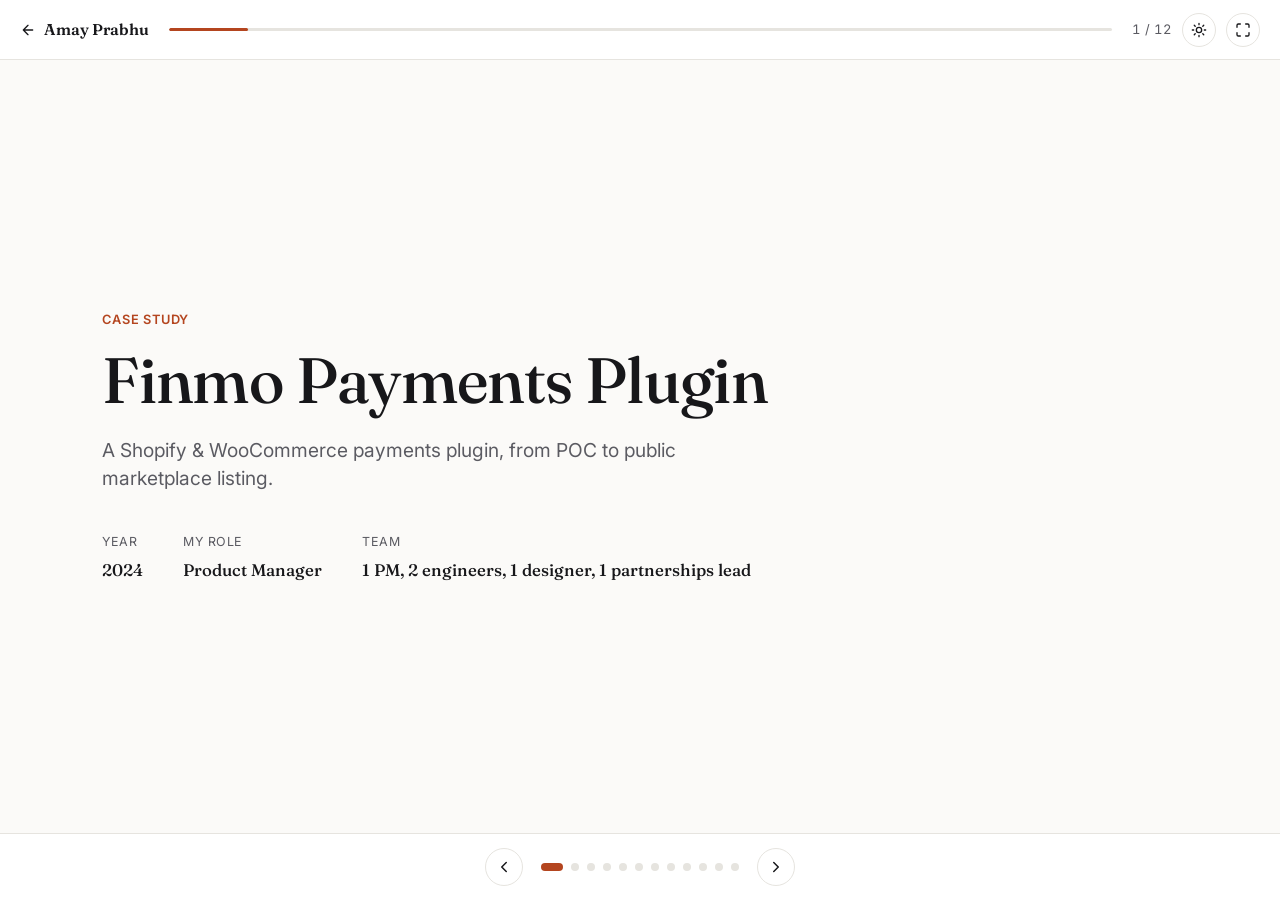
==== presentation/index.html @ d69c9fa2 "Add interactive slide-deck presentation for case studies Adds presentation/index.html, a 12-slide, k" ====
<!DOCTYPE html>
<html lang="en">
<head>
<meta charset="UTF-8" />
<meta name="viewport" content="width=device-width, initial-scale=1.0" />
<title>Finmo Payments Plugin — Case Study | Amay Prabhu</title>
<meta name="description" content="Case study deck: Finmo Payments Plugin, by Amay Prabhu." />
<link rel="icon" href="data:,">
<link rel="preconnect" href="https://fonts.googleapis.com">
<link rel="preconnect" href="https://fonts.gstatic.com" crossorigin>
<link href="https://fonts.googleapis.com/css2?family=Fraunces:opsz,wght@9..144,400;9..144,500;9..144,600&family=Inter:wght@400;500;600;700&display=swap" rel="stylesheet">
<link rel="stylesheet" href="../css/style.css" />
<link rel="stylesheet" href="presentation.css" />
</head>
<body class="deck-body">

<div class="deck" id="deck">

  <header class="deck-bar">
    <a href="../index.html" class="deck-back" aria-label="Back to portfolio">
      <svg width="16" height="16" viewBox="0 0 24 24" fill="none" stroke="currentColor" stroke-width="2" stroke-linecap="round" stroke-linejoin="round"><path d="M19 12H5M12 19l-7-7 7-7"/></svg>
      Amay Prabhu
    </a>

    <div class="deck-progress" aria-hidden="true">
      <div class="deck-progress-fill" id="progressFill"></div>
    </div>

    <div class="deck-bar-right">
      <span class="deck-counter"><span id="slideCurrent">1</span>&nbsp;/&nbsp;<span id="slideTotal">12</span></span>
      <button class="theme-toggle" id="themeToggle" aria-label="Toggle color theme">
        <svg id="iconSun" width="16" height="16" viewBox="0 0 24 24" fill="none" stroke="currentColor" stroke-width="2" stroke-linecap="round"><circle cx="12" cy="12" r="4"/><path d="M12 2v2M12 20v2M4.9 4.9l1.4 1.4M17.7 17.7l1.4 1.4M2 12h2M20 12h2M4.9 19.1l1.4-1.4M17.7 6.3l1.4-1.4"/></svg>
        <svg id="iconMoon" width="16" height="16" viewBox="0 0 24 24" fill="none" stroke="currentColor" stroke-width="2" stroke-linecap="round"><path d="M21 12.79A9 9 0 1 1 11.21 3 7 7 0 0 0 21 12.79Z"/></svg>
      </button>
      <button class="deck-fullscreen" id="fullscreenBtn" aria-label="Toggle fullscreen">
        <svg width="16" height="16" viewBox="0 0 24 24" fill="none" stroke="currentColor" stroke-width="2" stroke-linecap="round" stroke-linejoin="round"><path d="M8 3H5a2 2 0 0 0-2 2v3M16 3h3a2 2 0 0 1 2 2v3M21 16v3a2 2 0 0 1-2 2h-3M3 16v3a2 2 0 0 0 2 2h3"/></svg>
      </button>
    </div>
  </header>

  <main class="deck-stage" id="deckStage">
    <div class="deck-track" id="deckTrack">

      <!-- 1. Intro -->
      <section class="slide slide-intro" id="slide-1" aria-label="Slide 1">
        <p class="slide-eyebrow">Case Study</p>
        <h1 class="slide-title-xl">Finmo Payments Plugin</h1>
        <p class="slide-subtitle">A Shopify &amp; WooCommerce payments plugin, from POC to public marketplace listing.</p>
        <dl class="intro-meta">
          <div><dt>Year</dt><dd>2024</dd></div>
          <div><dt>My role</dt><dd>Product Manager</dd></div>
          <div><dt>Team</dt><dd>1 PM, 2 engineers, 1 designer, 1 partnerships lead</dd></div>
        </dl>
      </section>

      <!-- 2. Problem statement I -->
      <section class="slide" id="slide-2" aria-label="Slide 2">
        <p class="slide-eyebrow">Problem Statement</p>
        <h2 class="slide-title">Why this, why now</h2>
        <p class="slide-lede">[Replace with 2–3 sentences framing the problem: what triggered the project, and what was broken or missing for the business or the user.]</p>
        <div class="callout-row">
          <div class="callout-card">
            <p class="callout-label">Trigger</p>
            <p>[e.g. a market shift, a customer request, a strategic bet]</p>
          </div>
          <div class="callout-card">
            <p class="callout-label">Constraint</p>
            <p>[e.g. timeline, headcount, technical debt, compliance]</p>
          </div>
        </div>
      </section>

      <!-- 3. Problem statement II -->
      <section class="slide" id="slide-3" aria-label="Slide 3">
        <p class="slide-eyebrow">Problem Statement</p>
        <h2 class="slide-title">Breaking it down</h2>
        <ol class="numbered-list">
          <li>
            <span class="numbered-index">01</span>
            <div><h3>[Sub-problem one]</h3><p>[One sentence on why this mattered.]</p></div>
          </li>
          <li>
            <span class="numbered-index">02</span>
            <div><h3>[Sub-problem two]</h3><p>[One sentence on why this mattered.]</p></div>
          </li>
          <li>
            <span class="numbered-index">03</span>
            <div><h3>[Sub-problem three]</h3><p>[One sentence on why this mattered.]</p></div>
          </li>
        </ol>
      </section>

      <!-- 4. User goals & pain points -->
      <section class="slide" id="slide-4" aria-label="Slide 4">
        <p class="slide-eyebrow">User Goals &amp; Pain Points</p>
        <h2 class="slide-title">What people needed, what was getting in the way</h2>
        <div class="two-col">
          <div class="two-col-card">
            <p class="callout-label">Goals</p>
            <ul class="check-list">
              <li>[User goal one]</li>
              <li>[User goal two]</li>
              <li>[User goal three]</li>
            </ul>
          </div>
          <div class="two-col-card two-col-card-pain">
            <p class="callout-label">Pain points</p>
            <ul class="pain-list">
              <li>[Current pain point one]</li>
              <li>[Current pain point two]</li>
              <li>[Current pain point three]</li>
            </ul>
          </div>
        </div>
      </section>

      <!-- 5. Business goals -->
      <section class="slide" id="slide-5" aria-label="Slide 5">
        <p class="slide-eyebrow">Business Goals</p>
        <h2 class="slide-title">What success looked like for the business</h2>
        <div class="stat-grid">
          <div class="stat-card">
            <p class="stat-value">[Metric]</p>
            <p class="stat-label">[e.g. new ICP opened, revenue target, adoption rate]</p>
          </div>
          <div class="stat-card">
            <p class="stat-value">[Metric]</p>
            <p class="stat-label">[Goal description]</p>
          </div>
          <div class="stat-card">
            <p class="stat-value">[Metric]</p>
            <p class="stat-label">[Goal description]</p>
          </div>
        </div>
      </section>

      <!-- 6. Competitor analysis -->
      <section class="slide" id="slide-6" aria-label="Slide 6">
        <p class="slide-eyebrow">Competitor Analysis</p>
        <h2 class="slide-title">Where we stood in the landscape</h2>
        <div class="table-wrap">
          <table class="comp-table">
            <thead>
              <tr>
                <th>Criteria</th>
                <th>Competitor A</th>
                <th>Competitor B</th>
                <th class="comp-us">Us</th>
              </tr>
            </thead>
            <tbody>
              <tr><td>[Criterion one]</td><td>[Value]</td><td>[Value]</td><td class="comp-us">[Value]</td></tr>
              <tr><td>[Criterion two]</td><td>[Value]</td><td>[Value]</td><td class="comp-us">[Value]</td></tr>
              <tr><td>[Criterion three]</td><td>[Value]</td><td>[Value]</td><td class="comp-us">[Value]</td></tr>
              <tr><td>[Criterion four]</td><td>[Value]</td><td>[Value]</td><td class="comp-us">[Value]</td></tr>
            </tbody>
          </table>
        </div>
      </section>

      <!-- 7. Initial exploration I -->
      <section class="slide" id="slide-7" aria-label="Slide 7">
        <p class="slide-eyebrow">Initial Exploration</p>
        <h2 class="slide-title">Directions we considered</h2>
        <div class="explore-grid">
          <figure class="explore-card">
            <div class="explore-thumb" style="--thumb-a:#e08659; --thumb-b:#b4451f;">Concept A</div>
            <figcaption>[Short description of this direction and its tradeoffs.]</figcaption>
          </figure>
          <figure class="explore-card">
            <div class="explore-thumb" style="--thumb-a:#6b8f71; --thumb-b:#2f4f39;">Concept B</div>
            <figcaption>[Short description of this direction and its tradeoffs.]</figcaption>
          </figure>
          <figure class="explore-card">
            <div class="explore-thumb" style="--thumb-a:#5b7fa6; --thumb-b:#2c3f57;">Concept C</div>
            <figcaption>[Short description of this direction and its tradeoffs.]</figcaption>
          </figure>
        </div>
      </section>

      <!-- 8. Initial exploration II -->
      <section class="slide" id="slide-8" aria-label="Slide 8">
        <p class="slide-eyebrow">Initial Exploration</p>
        <h2 class="slide-title">What we learned testing them</h2>
        <ul class="insight-list">
          <li><span class="insight-tag">Insight</span>[Finding from user testing, prototyping, or stakeholder review.]</li>
          <li><span class="insight-tag">Insight</span>[Finding from user testing, prototyping, or stakeholder review.]</li>
          <li><span class="insight-tag">Insight</span>[Finding from user testing, prototyping, or stakeholder review.]</li>
        </ul>
      </section>

      <!-- 9. Deciding the solution -->
      <section class="slide" id="slide-9" aria-label="Slide 9">
        <p class="slide-eyebrow">The Decision</p>
        <h2 class="slide-title">Why we chose this direction</h2>
        <div class="decision-panel">
          <p class="decision-choice">[Name the chosen solution direction in one line.]</p>
          <p class="slide-lede">[2–3 sentences on the deciding factors — feasibility, user signal, business alignment, or timeline.]</p>
        </div>
      </section>

      <!-- 10. Embedded recording -->
      <section class="slide slide-video" id="slide-10" aria-label="Slide 10">
        <p class="slide-eyebrow">The Solution</p>
        <h2 class="slide-title">See it in action</h2>
        <div class="video-frame">
          <!-- Replace the src below with your recording: a YouTube/Vimeo/Loom embed URL,
               or swap this iframe for a <video controls src="…mp4"> element. -->
          <iframe
            src="about:blank"
            title="Final solution walkthrough"
            allow="autoplay; fullscreen; picture-in-picture"
            allowfullscreen
            loading="lazy"></iframe>
          <div class="video-placeholder" id="videoPlaceholder">
            <p>Drop in your recording</p>
            <p class="video-placeholder-sub">Replace the iframe <code>src</code> in presentation/index.html with a YouTube, Vimeo, or Loom embed link.</p>
          </div>
        </div>
      </section>

      <!-- 11. Impact -->
      <section class="slide" id="slide-11" aria-label="Slide 11">
        <p class="slide-eyebrow">Impact</p>
        <h2 class="slide-title">What changed after launch</h2>
        <div class="stat-grid stat-grid-impact">
          <div class="stat-card">
            <p class="stat-value">[+X%]</p>
            <p class="stat-label">[Impact metric one]</p>
          </div>
          <div class="stat-card">
            <p class="stat-value">[X]</p>
            <p class="stat-label">[Impact metric two]</p>
          </div>
          <div class="stat-card">
            <p class="stat-value">[X]</p>
            <p class="stat-label">[Impact metric three]</p>
          </div>
        </div>
        <p class="slide-lede impact-note">[Optional: a sentence of qualitative impact — team, customer, or org-level.]</p>
      </section>

      <!-- 12. Thank you -->
      <section class="slide slide-thanks" id="slide-12" aria-label="Slide 12">
        <p class="slide-eyebrow">Thank You</p>
        <h1 class="slide-title-xl">Questions, thoughts, feedback?</h1>
        <p class="slide-subtitle">I'd love to talk through any part of this in more detail.</p>
        <div class="thanks-links">
          <a href="mailto:amayvp96@gmail.com">amayvp96@gmail.com</a>
          <a href="https://www.linkedin.com/in/amay-prabhu-52b70a135/" target="_blank" rel="noopener">LinkedIn ↗</a>
          <a href="../index.html">Back to portfolio ↗</a>
        </div>
      </section>

    </div>
  </main>

  <nav class="deck-nav" aria-label="Slide navigation">
    <button class="carousel-btn" id="prevBtn" aria-label="Previous slide">
      <svg width="18" height="18" viewBox="0 0 24 24" fill="none" stroke="currentColor" stroke-width="2" stroke-linecap="round" stroke-linejoin="round"><path d="M15 18l-6-6 6-6"/></svg>
    </button>
    <div class="deck-dots" id="deckDots"></div>
    <button class="carousel-btn" id="nextBtn" aria-label="Next slide">
      <svg width="18" height="18" viewBox="0 0 24 24" fill="none" stroke="currentColor" stroke-width="2" stroke-linecap="round" stroke-linejoin="round"><path d="M9 18l6-6-6-6"/></svg>
    </button>
  </nav>

</div>

<script src="presentation.js"></script>
</body>
</html>
---- css/style.css ----
:root {
  --bg: #fbfaf8;
  --bg-elevated: #ffffff;
  --text: #17171a;
  --text-muted: #5b5b62;
  --border: #e6e4df;
  --accent: #b4451f;
  --accent-soft: #f3e6de;
  --font-serif: "Fraunces", Georgia, serif;
  --font-sans: "Inter", -apple-system, BlinkMacSystemFont, "Segoe UI", sans-serif;
  --nav-h: 72px;
  color-scheme: light;
}

:root[data-theme="dark"] {
  --bg: #121214;
  --bg-elevated: #1a1a1d;
  --text: #f1f0ec;
  --text-muted: #a3a29c;
  --border: #2c2c30;
  --accent: #e08659;
  --accent-soft: #2e211b;
  color-scheme: dark;
}

* { box-sizing: border-box; }

html { scroll-behavior: smooth; }

body {
  margin: 0;
  background: var(--bg);
  color: var(--text);
  font-family: var(--font-sans);
  line-height: 1.5;
  -webkit-font-smoothing: antialiased;
  transition: background 0.25s ease, color 0.25s ease;
}

.wrap {
  max-width: 900px;
  margin: 0 auto;
  padding: 0 24px;
}

a { color: inherit; }

/* Nav */
.nav {
  position: sticky;
  top: 0;
  z-index: 50;
  background: color-mix(in srgb, var(--bg) 88%, transparent);
  backdrop-filter: blur(10px);
  border-bottom: 1px solid var(--border);
}

.nav-inner {
  height: var(--nav-h);
  display: flex;
  align-items: center;
  gap: 24px;
}

.nav-brand {
  font-family: var(--font-serif);
  font-weight: 600;
  font-size: 1.1rem;
  text-decoration: none;
  margin-right: auto;
}

.nav-links {
  display: flex;
  gap: 28px;
}

.nav-links a {
  text-decoration: none;
  color: var(--text-muted);
  font-size: 0.92rem;
  font-weight: 500;
}

.nav-links a:hover { color: var(--text); }

.nav-actions {
  display: flex;
  align-items: center;
  gap: 12px;
}

.theme-toggle {
  border: 1px solid var(--border);
  background: var(--bg-elevated);
  color: var(--text);
  width: 36px;
  height: 36px;
  border-radius: 999px;
  display: flex;
  align-items: center;
  justify-content: center;
  cursor: pointer;
}

#iconMoon { display: none; }
:root[data-theme="dark"] #iconSun { display: none; }
:root[data-theme="dark"] #iconMoon { display: block; }

.nav-burger {
  display: none;
  flex-direction: column;
  gap: 4px;
  background: none;
  border: none;
  cursor: pointer;
  padding: 8px;
}
.nav-burger span {
  width: 20px;
  height: 2px;
  background: var(--text);
  border-radius: 2px;
}

.nav-links-mobile {
  display: none;
  flex-direction: column;
  padding: 12px 24px 20px;
  border-top: 1px solid var(--border);
}
.nav-links-mobile a {
  padding: 10px 0;
  text-decoration: none;
  color: var(--text);
  font-size: 0.98rem;
  border-bottom: 1px solid var(--border);
}
.nav-links-mobile a:last-child { border-bottom: none; }

/* Buttons */
.btn {
  display: inline-flex;
  align-items: center;
  justify-content: center;
  padding: 10px 18px;
  border-radius: 8px;
  font-size: 0.92rem;
  font-weight: 600;
  text-decoration: none;
  border: 1px solid transparent;
  cursor: pointer;
  white-space: nowrap;
}
.btn-primary { background: var(--text); color: var(--bg); }
.btn-primary:hover { opacity: 0.85; }
.btn-outline { border-color: var(--border); }
.btn-outline:hover { border-color: var(--text); }
.btn-ghost { color: var(--text-muted); border-color: var(--border); padding: 8px 14px; font-size: 0.85rem; }
.btn-ghost:hover { color: var(--text); border-color: var(--text); }

/* Hero */
.hero {
  padding: 96px 24px 72px;
  display: flex;
  align-items: center;
  justify-content: space-between;
  gap: 48px;
}
.hero-text { flex: 1; min-width: 0; }
.hero-photo {
  flex-shrink: 0;
  width: 260px;
  height: 260px;
  border-radius: 32px;
  overflow: hidden;
  border: 1px solid var(--border);
  background: var(--bg-elevated);
}
.hero-photo img {
  width: 100%;
  height: 100%;
  object-fit: cover;
  display: block;
}
.hero-photo-fallback {
  width: 100%;
  height: 100%;
  display: none;
  align-items: center;
  justify-content: center;
  font-family: var(--font-serif);
  font-size: 3.6rem;
  font-weight: 500;
  color: var(--accent);
  background: var(--accent-soft);
}
.eyebrow {
  color: var(--accent);
  font-weight: 600;
  font-size: 0.85rem;
  letter-spacing: 0.04em;
  text-transform: uppercase;
  margin: 0 0 20px;
}
.hero h1 {
  font-family: var(--font-serif);
  font-weight: 500;
  font-size: clamp(2.1rem, 5vw, 3.4rem);
  line-height: 1.12;
  letter-spacing: -0.01em;
  margin: 0 0 24px;
  max-width: 780px;
}
.hero-sub {
  font-size: 1.08rem;
  color: var(--text-muted);
  max-width: 620px;
  margin: 0 0 36px;
}
.hero-actions {
  display: flex;
  gap: 14px;
  flex-wrap: wrap;
}

/* Sections */
.section {
  padding: 64px 24px;
  border-top: 1px solid var(--border);
}
.section-label {
  font-size: 0.82rem;
  font-weight: 600;
  letter-spacing: 0.06em;
  text-transform: uppercase;
  color: var(--text-muted);
  margin: 0 0 32px;
}

/* About */
.about-grid {
  display: grid;
  grid-template-columns: 1.4fr 1fr;
  gap: 48px;
}
.about-text {
  font-size: 1.05rem;
  color: var(--text-muted);
  margin: 0;
}
.about-facts {
  margin: 0;
  display: flex;
  flex-direction: column;
  gap: 18px;
}
.about-facts > div {
  padding-bottom: 14px;
  border-bottom: 1px solid var(--border);
}
.about-facts dt {
  font-size: 0.78rem;
  text-transform: uppercase;
  letter-spacing: 0.04em;
  color: var(--text-muted);
  margin-bottom: 4px;
}
.about-facts dd {
  margin: 0;
  font-size: 0.98rem;
  font-weight: 500;
}

/* Tools & Technologies marquee */
.tools-marquee {
  padding: 28px 0;
  border-top: 1px solid var(--border);
  border-bottom: 1px solid var(--border);
  background: var(--bg-elevated);
  overflow: hidden;
}
.marquee-label {
  margin: 0 0 16px;
  text-align: center;
  font-size: 0.82rem;
  font-weight: 600;
  letter-spacing: 0.06em;
  text-transform: uppercase;
  color: var(--text-muted);
}
.marquee {
  display: flex;
  width: max-content;
  animation: marquee-scroll 90s linear infinite;
}
.marquee:hover { animation-play-state: paused; }
.marquee-track {
  display: flex;
  align-items: center;
  gap: 40px;
  padding-right: 40px;
  white-space: nowrap;
}
.marquee-track span {
  font-family: var(--font-serif);
  font-size: 1.15rem;
  color: var(--text);
}

@keyframes marquee-scroll {
  from { transform: translateX(0); }
  to { transform: translateX(-50%); }
}

@media (prefers-reduced-motion: reduce) {
  .marquee { animation: none; overflow-x: auto; }
}

/* Projects */
.projects-section { padding: 64px 0; }
.projects-head {
  display: flex;
  align-items: center;
  justify-content: space-between;
  margin-bottom: 24px;
}
.projects-head .section-label { margin: 0; }
.carousel-controls { display: flex; gap: 8px; }
.carousel-btn {
  width: 38px;
  height: 38px;
  border-radius: 50%;
  border: 1px solid var(--border);
  background: var(--bg-elevated);
  color: var(--text);
  display: flex;
  align-items: center;
  justify-content: center;
  cursor: pointer;
}
.carousel-btn:hover { border-color: var(--text); }

.carousel {
  display: flex;
  gap: 20px;
  overflow-x: auto;
  scroll-snap-type: x mandatory;
  padding: 4px 24px 12px;
  scrollbar-width: none;
}
.carousel::-webkit-scrollbar { display: none; }

.project-card {
  flex: 0 0 auto;
  width: min(320px, 82vw);
  scroll-snap-align: start;
  border: 1px solid var(--border);
  border-radius: 14px;
  overflow: hidden;
  background: var(--bg-elevated);
  display: flex;
  flex-direction: column;
}
.project-thumb {
  height: 160px;
  display: flex;
  align-items: flex-end;
  padding: 16px;
  font-family: var(--font-serif);
  font-size: 1.1rem;
  color: #fff;
  background: linear-gradient(135deg, var(--thumb-a), var(--thumb-b));
}
.project-body {
  padding: 20px;
  display: flex;
  flex-direction: column;
  gap: 10px;
  flex: 1;
}
.project-body h3 {
  font-family: var(--font-serif);
  font-weight: 500;
  font-size: 1.1rem;
  margin: 0;
}
.project-body p {
  font-size: 0.92rem;
  color: var(--text-muted);
  margin: 0;
  flex: 1;
}
.project-link {
  font-size: 0.88rem;
  font-weight: 600;
  text-decoration: none;
  color: var(--accent);
  align-self: flex-start;
}
.project-link:hover { text-decoration: underline; }

.projects-note {
  margin-top: 20px;
  font-size: 0.82rem;
  color: var(--text-muted);
  font-style: italic;
}

/* Contact */
.contact h2 {
  font-family: var(--font-serif);
  font-weight: 500;
  font-size: clamp(1.6rem, 3.5vw, 2.4rem);
  max-width: 620px;
  margin: 0 0 28px;
}
.contact-links {
  display: flex;
  gap: 24px;
  flex-wrap: wrap;
}
.contact-links a {
  text-decoration: none;
  font-weight: 600;
  font-size: 1.05rem;
  padding-bottom: 2px;
  border-bottom: 2px solid var(--accent-soft);
}
.contact-links a:hover { border-bottom-color: var(--accent); }

/* Footer */
.footer {
  border-top: 1px solid var(--border);
  padding: 28px 0 48px;
}
.footer-inner {
  display: flex;
  justify-content: space-between;
  flex-wrap: wrap;
  gap: 8px;
  font-size: 0.82rem;
  color: var(--text-muted);
}

/* Reveal-on-scroll */
.reveal {
  opacity: 0;
  transform: translateY(14px);
  transition: opacity 0.6s ease, transform 0.6s ease;
}
.reveal.is-visible {
  opacity: 1;
  transform: none;
}

/* Responsive */
@media (max-width: 720px) {
  .nav-links, .nav-actions .btn-ghost { display: none; }
  .nav-burger { display: flex; }
  .nav-links-mobile.is-open { display: flex; }
  .about-grid { grid-template-columns: 1fr; gap: 32px; }
  .hero {
    padding: 48px 20px 40px;
    flex-direction: column-reverse;
    text-align: center;
    gap: 28px;
  }
  .hero-actions { justify-content: center; }
  .hero-photo { width: 180px; height: 180px; border-radius: 24px; }
  .section { padding: 48px 20px; }
  .projects-section { padding: 48px 0; }
}
---- presentation/presentation.css ----
/* Presentation deck — extends the color/type system defined in css/style.css */

html, .deck-body {
  height: 100%;
  overscroll-behavior: none;
}

.deck-body {
  margin: 0;
  overflow: hidden;
}

.deck {
  height: 100vh;
  height: 100dvh;
  display: flex;
  flex-direction: column;
  background: var(--bg);
}

/* Top bar */
.deck-bar {
  display: flex;
  align-items: center;
  gap: 20px;
  height: 60px;
  flex: 0 0 auto;
  padding: 0 20px;
  border-bottom: 1px solid var(--border);
  background: var(--bg-elevated);
}

.deck-back {
  display: inline-flex;
  align-items: center;
  gap: 8px;
  text-decoration: none;
  color: var(--text);
  font-family: var(--font-serif);
  font-weight: 600;
  font-size: 0.98rem;
  flex: 0 0 auto;
}
.deck-back:hover { color: var(--accent); }

.deck-progress {
  flex: 1;
  height: 3px;
  border-radius: 999px;
  background: var(--border);
  overflow: hidden;
}
.deck-progress-fill {
  height: 100%;
  width: 8.33%;
  background: var(--accent);
  border-radius: 999px;
  transition: width 0.35s ease;
}

.deck-bar-right {
  display: flex;
  align-items: center;
  gap: 10px;
  flex: 0 0 auto;
}

.deck-counter {
  font-size: 0.82rem;
  color: var(--text-muted);
  font-variant-numeric: tabular-nums;
  white-space: nowrap;
}

.deck-fullscreen {
  border: 1px solid var(--border);
  background: var(--bg-elevated);
  color: var(--text);
  width: 34px;
  height: 34px;
  border-radius: 999px;
  display: flex;
  align-items: center;
  justify-content: center;
  cursor: pointer;
}
.deck-fullscreen:hover { border-color: var(--text); }

.deck-bar-right .theme-toggle { width: 34px; height: 34px; }

/* Stage / track */
.deck-stage {
  flex: 1;
  overflow: hidden;
  position: relative;
}

.deck-track {
  display: flex;
  height: 100%;
  transition: transform 0.5s cubic-bezier(0.65, 0, 0.35, 1);
  will-change: transform;
}

.slide {
  flex: 0 0 100%;
  width: 100%;
  height: 100%;
  display: flex;
  flex-direction: column;
  justify-content: center;
  padding: 48px clamp(24px, 8vw, 120px);
  overflow-y: auto;
}

.slide-eyebrow {
  color: var(--accent);
  font-weight: 600;
  font-size: 0.8rem;
  letter-spacing: 0.06em;
  text-transform: uppercase;
  margin: 0 0 16px;
}

.slide-title {
  font-family: var(--font-serif);
  font-weight: 500;
  font-size: clamp(1.6rem, 3.6vw, 2.6rem);
  line-height: 1.15;
  letter-spacing: -0.01em;
  margin: 0 0 28px;
  max-width: 820px;
}

.slide-title-xl {
  font-family: var(--font-serif);
  font-weight: 500;
  font-size: clamp(2.2rem, 6vw, 4rem);
  line-height: 1.1;
  letter-spacing: -0.01em;
  margin: 0 0 20px;
  max-width: 900px;
}

.slide-subtitle {
  font-size: clamp(1rem, 1.6vw, 1.2rem);
  color: var(--text-muted);
  max-width: 620px;
  margin: 0;
}

.slide-lede {
  font-size: 1.08rem;
  color: var(--text-muted);
  max-width: 700px;
  margin: 0;
}

/* Slide 1 — Intro */
.slide-intro { justify-content: center; }
.intro-meta {
  margin: 40px 0 0;
  display: flex;
  flex-wrap: wrap;
  gap: 40px;
}
.intro-meta dt {
  font-size: 0.78rem;
  text-transform: uppercase;
  letter-spacing: 0.04em;
  color: var(--text-muted);
  margin-bottom: 6px;
}
.intro-meta dd {
  margin: 0;
  font-size: 1.05rem;
  font-weight: 500;
  font-family: var(--font-serif);
}

/* Callouts (problem statement) */
.callout-row {
  display: flex;
  gap: 20px;
  margin-top: 32px;
  flex-wrap: wrap;
}
.callout-card {
  flex: 1;
  min-width: 220px;
  border: 1px solid var(--border);
  border-radius: 14px;
  padding: 20px 22px;
  background: var(--bg-elevated);
}
.callout-label {
  font-size: 0.78rem;
  font-weight: 600;
  text-transform: uppercase;
  letter-spacing: 0.04em;
  color: var(--accent);
  margin: 0 0 8px;
}
.callout-card p:last-child,
.two-col-card p:last-child { margin: 0; color: var(--text-muted); }

/* Numbered list */
.numbered-list {
  list-style: none;
  margin: 8px 0 0;
  padding: 0;
  display: flex;
  flex-direction: column;
  gap: 22px;
  max-width: 720px;
}
.numbered-list li {
  display: flex;
  gap: 20px;
  align-items: flex-start;
  padding-bottom: 22px;
  border-bottom: 1px solid var(--border);
}
.numbered-list li:last-child { border-bottom: none; padding-bottom: 0; }
.numbered-index {
  font-family: var(--font-serif);
  font-size: 1.3rem;
  color: var(--accent);
  flex: 0 0 auto;
}
.numbered-list h3 {
  font-family: var(--font-serif);
  font-weight: 500;
  font-size: 1.1rem;
  margin: 0 0 6px;
}
.numbered-list p { margin: 0; color: var(--text-muted); }

/* Two-column (goals / pain points) */
.two-col {
  display: grid;
  grid-template-columns: 1fr 1fr;
  gap: 20px;
  max-width: 900px;
}
.two-col-card {
  border: 1px solid var(--border);
  border-radius: 14px;
  padding: 24px;
  background: var(--bg-elevated);
}
.two-col-card-pain { border-color: var(--accent-soft); }
.check-list, .pain-list {
  margin: 0;
  padding: 0;
  list-style: none;
  display: flex;
  flex-direction: column;
  gap: 12px;
}
.check-list li, .pain-list li {
  padding-left: 26px;
  position: relative;
  color: var(--text-muted);
  font-size: 0.98rem;
}
.check-list li::before {
  content: "✓";
  position: absolute;
  left: 0;
  color: var(--accent);
  font-weight: 700;
}
.pain-list li::before {
  content: "!";
  position: absolute;
  left: 0;
  color: var(--accent);
  font-weight: 700;
}

/* Stat grid (business goals / impact) */
.stat-grid {
  display: grid;
  grid-template-columns: repeat(3, 1fr);
  gap: 20px;
  max-width: 900px;
}
.stat-card {
  border: 1px solid var(--border);
  border-radius: 14px;
  padding: 26px 22px;
  background: var(--bg-elevated);
}
.stat-value {
  font-family: var(--font-serif);
  font-size: clamp(1.8rem, 3vw, 2.4rem);
  font-weight: 500;
  color: var(--accent);
  margin: 0 0 8px;
}
.stat-label {
  margin: 0;
  color: var(--text-muted);
  font-size: 0.92rem;
}
.impact-note { margin-top: 28px; }

/* Competitor table */
.table-wrap {
  max-width: 900px;
  overflow-x: auto;
  border: 1px solid var(--border);
  border-radius: 14px;
}
.comp-table {
  width: 100%;
  border-collapse: collapse;
  background: var(--bg-elevated);
  font-size: 0.94rem;
}
.comp-table th, .comp-table td {
  padding: 14px 18px;
  text-align: left;
  border-bottom: 1px solid var(--border);
  white-space: nowrap;
}
.comp-table th {
  font-size: 0.78rem;
  text-transform: uppercase;
  letter-spacing: 0.04em;
  color: var(--text-muted);
  font-weight: 600;
}
.comp-table tbody tr:last-child td { border-bottom: none; }
.comp-us { background: var(--accent-soft); font-weight: 600; }

/* Exploration gallery */
.explore-grid {
  display: grid;
  grid-template-columns: repeat(3, 1fr);
  gap: 20px;
  max-width: 960px;
}
.explore-card {
  margin: 0;
  border: 1px solid var(--border);
  border-radius: 14px;
  overflow: hidden;
  background: var(--bg-elevated);
}
.explore-thumb {
  height: 140px;
  display: flex;
  align-items: flex-end;
  padding: 14px;
  font-family: var(--font-serif);
  font-size: 1rem;
  color: #fff;
  background: linear-gradient(135deg, var(--thumb-a), var(--thumb-b));
}
.explore-card figcaption {
  padding: 16px 18px;
  color: var(--text-muted);
  font-size: 0.9rem;
}

/* Insight list */
.insight-list {
  list-style: none;
  margin: 8px 0 0;
  padding: 0;
  display: flex;
  flex-direction: column;
  gap: 16px;
  max-width: 720px;
}
.insight-list li {
  display: flex;
  align-items: baseline;
  gap: 14px;
  color: var(--text-muted);
  font-size: 1rem;
}
.insight-tag {
  flex: 0 0 auto;
  font-size: 0.72rem;
  font-weight: 700;
  text-transform: uppercase;
  letter-spacing: 0.04em;
  color: var(--accent);
  background: var(--accent-soft);
  padding: 4px 10px;
  border-radius: 999px;
}

/* Decision panel */
.decision-panel {
  border: 1px solid var(--border);
  border-radius: 16px;
  padding: 32px;
  background: var(--bg-elevated);
  max-width: 760px;
}
.decision-choice {
  font-family: var(--font-serif);
  font-size: 1.3rem;
  font-weight: 500;
  color: var(--accent);
  margin: 0 0 14px;
}

/* Video slide */
.slide-video { justify-content: flex-start; padding-top: 64px; }
.video-frame {
  position: relative;
  max-width: 960px;
  width: 100%;
  aspect-ratio: 16 / 9;
  border-radius: 16px;
  overflow: hidden;
  border: 1px solid var(--border);
  background: #0d0d0f;
}
.video-frame iframe {
  width: 100%;
  height: 100%;
  border: 0;
  display: block;
}
.video-placeholder {
  position: absolute;
  inset: 0;
  display: flex;
  flex-direction: column;
  align-items: center;
  justify-content: center;
  gap: 8px;
  text-align: center;
  padding: 24px;
  color: #d8d6cf;
  background: radial-gradient(circle at 50% 40%, #232327, #101012);
}
.video-placeholder p { margin: 0; font-family: var(--font-serif); font-size: 1.15rem; }
.video-placeholder-sub {
  font-family: var(--font-sans) !important;
  font-size: 0.85rem !important;
  color: #93928c;
  max-width: 480px;
}
.video-placeholder-sub code {
  background: rgba(255,255,255,0.08);
  padding: 2px 6px;
  border-radius: 4px;
}

/* Thank you slide */
.slide-thanks { justify-content: center; }
.thanks-links {
  display: flex;
  gap: 24px;
  flex-wrap: wrap;
  margin-top: 32px;
}
.thanks-links a {
  text-decoration: none;
  font-weight: 600;
  font-size: 1.02rem;
  padding-bottom: 2px;
  border-bottom: 2px solid var(--accent-soft);
}
.thanks-links a:hover { border-bottom-color: var(--accent); }

/* Bottom nav */
.deck-nav {
  flex: 0 0 auto;
  display: flex;
  align-items: center;
  justify-content: center;
  gap: 18px;
  padding: 14px 20px;
  border-top: 1px solid var(--border);
  background: var(--bg-elevated);
}
.deck-dots {
  display: flex;
  gap: 8px;
}
.deck-dot {
  width: 8px;
  height: 8px;
  border-radius: 50%;
  border: none;
  padding: 0;
  background: var(--border);
  cursor: pointer;
}
.deck-dot.is-active {
  background: var(--accent);
  width: 22px;
  border-radius: 999px;
}

/* Responsive */
@media (max-width: 720px) {
  .deck-back span { display: none; }
  .slide { padding: 32px 22px; }
  .two-col, .stat-grid, .explore-grid {
    grid-template-columns: 1fr;
  }
  .intro-meta { gap: 24px; }
  .deck-counter { display: none; }
}
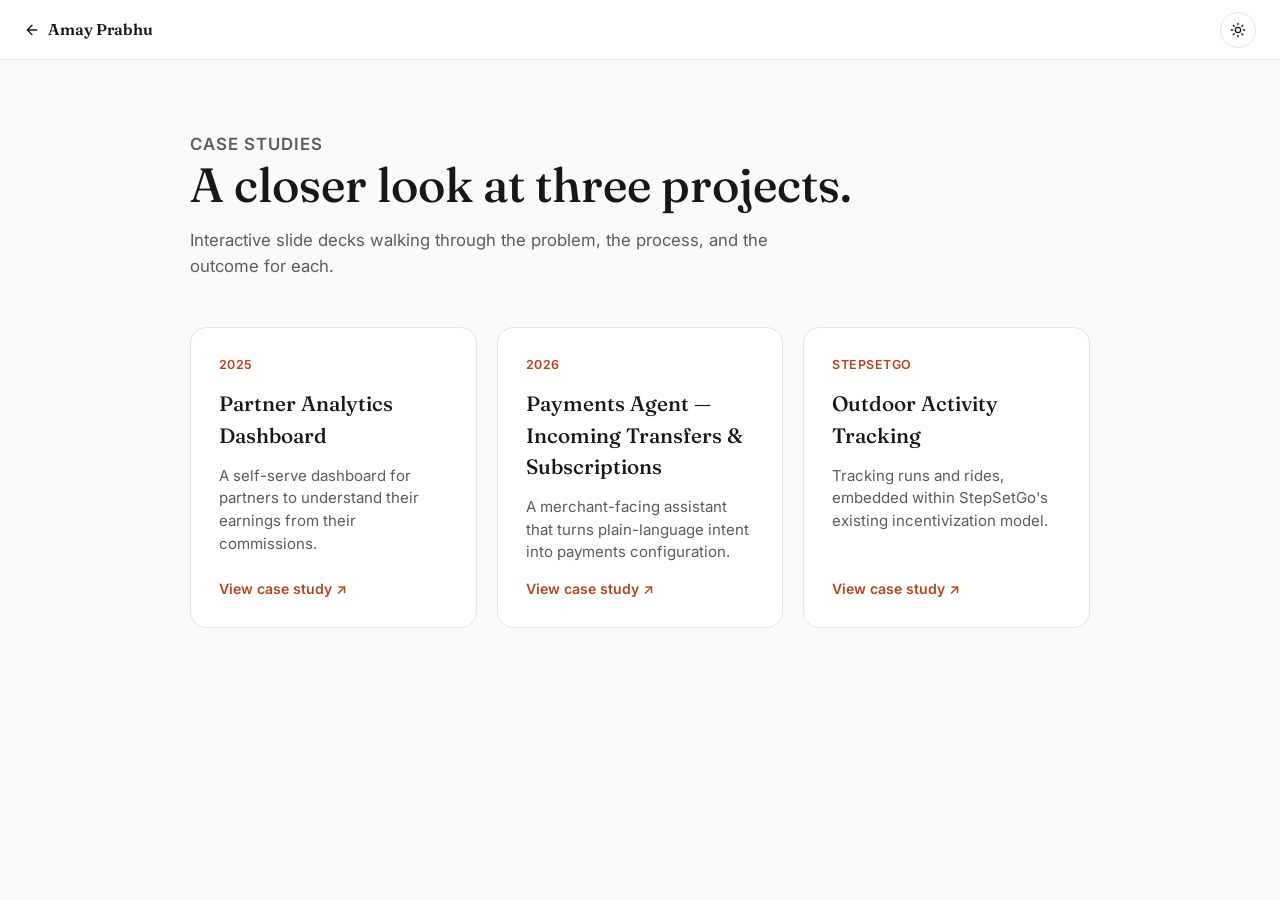
==== commit 8a1051cd: "Split presentation into per-project case study decks Replaces the single example deck with a hub pag" ====
--- a/presentation/index.html
+++ b/presentation/index.html
@@ -3,270 +3,73 @@
 <head>
 <meta charset="UTF-8" />
 <meta name="viewport" content="width=device-width, initial-scale=1.0" />
-<title>Finmo Payments Plugin — Case Study | Amay Prabhu</title>
-<meta name="description" content="Case study deck: Finmo Payments Plugin, by Amay Prabhu." />
+<title>Case Studies | Amay Prabhu</title>
+<meta name="description" content="Case study decks by Amay Prabhu." />
 <link rel="icon" href="data:,">
 <link rel="preconnect" href="https://fonts.googleapis.com">
 <link rel="preconnect" href="https://fonts.gstatic.com" crossorigin>
 <link href="https://fonts.googleapis.com/css2?family=Fraunces:opsz,wght@9..144,400;9..144,500;9..144,600&family=Inter:wght@400;500;600;700&display=swap" rel="stylesheet">
 <link rel="stylesheet" href="../css/style.css" />
-<link rel="stylesheet" href="presentation.css" />
+<link rel="stylesheet" href="hub.css" />
 </head>
-<body class="deck-body">
+<body class="hub-body">
 
-<div class="deck" id="deck">
+<header class="hub-bar">
+  <a href="../index.html" class="hub-back" aria-label="Back to portfolio">
+    <svg width="16" height="16" viewBox="0 0 24 24" fill="none" stroke="currentColor" stroke-width="2" stroke-linecap="round" stroke-linejoin="round"><path d="M19 12H5M12 19l-7-7 7-7"/></svg>
+    Amay Prabhu
+  </a>
+  <button class="theme-toggle" id="themeToggle" aria-label="Toggle color theme">
+    <svg id="iconSun" width="16" height="16" viewBox="0 0 24 24" fill="none" stroke="currentColor" stroke-width="2" stroke-linecap="round"><circle cx="12" cy="12" r="4"/><path d="M12 2v2M12 20v2M4.9 4.9l1.4 1.4M17.7 17.7l1.4 1.4M2 12h2M20 12h2M4.9 19.1l1.4-1.4M17.7 6.3l1.4-1.4"/></svg>
+    <svg id="iconMoon" width="16" height="16" viewBox="0 0 24 24" fill="none" stroke="currentColor" stroke-width="2" stroke-linecap="round"><path d="M21 12.79A9 9 0 1 1 11.21 3 7 7 0 0 0 21 12.79Z"/></svg>
+  </button>
+</header>
 
-  <header class="deck-bar">
-    <a href="../index.html" class="deck-back" aria-label="Back to portfolio">
-      <svg width="16" height="16" viewBox="0 0 24 24" fill="none" stroke="currentColor" stroke-width="2" stroke-linecap="round" stroke-linejoin="round"><path d="M19 12H5M12 19l-7-7 7-7"/></svg>
-      Amay Prabhu
+<main class="hub-main">
+  <div class="hub-head">
+    <p class="section-label">Case Studies</p>
+    <h1>A closer look at three projects.</h1>
+    <p>Interactive slide decks walking through the problem, the process, and the outcome for each.</p>
+  </div>
+
+  <div class="hub-grid">
+    <a href="partner-analytics-dashboard/index.html" class="hub-card">
+      <span class="hub-card-year">2025</span>
+      <h2>Partner Analytics Dashboard</h2>
+      <p>A self-serve dashboard for partners to understand their earnings from their commissions.</p>
+      <span class="hub-card-cta">View case study ↗</span>
     </a>
+    <a href="payments-agent/index.html" class="hub-card">
+      <span class="hub-card-year">2026</span>
+      <h2>Payments Agent — Incoming Transfers &amp; Subscriptions</h2>
+      <p>A merchant-facing assistant that turns plain-language intent into payments configuration.</p>
+      <span class="hub-card-cta">View case study ↗</span>
+    </a>
+    <a href="outdoor-activity-tracking/index.html" class="hub-card">
+      <span class="hub-card-year">StepSetGo</span>
+      <h2>Outdoor Activity Tracking</h2>
+      <p>Tracking runs and rides, embedded within StepSetGo's existing incentivization model.</p>
+      <span class="hub-card-cta">View case study ↗</span>
+    </a>
+  </div>
+</main>
 
-    <div class="deck-progress" aria-hidden="true">
-      <div class="deck-progress-fill" id="progressFill"></div>
-    </div>
-
-    <div class="deck-bar-right">
-      <span class="deck-counter"><span id="slideCurrent">1</span>&nbsp;/&nbsp;<span id="slideTotal">12</span></span>
-      <button class="theme-toggle" id="themeToggle" aria-label="Toggle color theme">
-        <svg id="iconSun" width="16" height="16" viewBox="0 0 24 24" fill="none" stroke="currentColor" stroke-width="2" stroke-linecap="round"><circle cx="12" cy="12" r="4"/><path d="M12 2v2M12 20v2M4.9 4.9l1.4 1.4M17.7 17.7l1.4 1.4M2 12h2M20 12h2M4.9 19.1l1.4-1.4M17.7 6.3l1.4-1.4"/></svg>
-        <svg id="iconMoon" width="16" height="16" viewBox="0 0 24 24" fill="none" stroke="currentColor" stroke-width="2" stroke-linecap="round"><path d="M21 12.79A9 9 0 1 1 11.21 3 7 7 0 0 0 21 12.79Z"/></svg>
-      </button>
-      <button class="deck-fullscreen" id="fullscreenBtn" aria-label="Toggle fullscreen">
-        <svg width="16" height="16" viewBox="0 0 24 24" fill="none" stroke="currentColor" stroke-width="2" stroke-linecap="round" stroke-linejoin="round"><path d="M8 3H5a2 2 0 0 0-2 2v3M16 3h3a2 2 0 0 1 2 2v3M21 16v3a2 2 0 0 1-2 2h-3M3 16v3a2 2 0 0 0 2 2h3"/></svg>
-      </button>
-    </div>
-  </header>
-
-  <main class="deck-stage" id="deckStage">
-    <div class="deck-track" id="deckTrack">
-
-      <!-- 1. Intro -->
-      <section class="slide slide-intro" id="slide-1" aria-label="Slide 1">
-        <p class="slide-eyebrow">Case Study</p>
-        <h1 class="slide-title-xl">Finmo Payments Plugin</h1>
-        <p class="slide-subtitle">A Shopify &amp; WooCommerce payments plugin, from POC to public marketplace listing.</p>
-        <dl class="intro-meta">
-          <div><dt>Year</dt><dd>2024</dd></div>
-          <div><dt>My role</dt><dd>Product Manager</dd></div>
-          <div><dt>Team</dt><dd>1 PM, 2 engineers, 1 designer, 1 partnerships lead</dd></div>
-        </dl>
-      </section>
-
-      <!-- 2. Problem statement I -->
-      <section class="slide" id="slide-2" aria-label="Slide 2">
-        <p class="slide-eyebrow">Problem Statement</p>
-        <h2 class="slide-title">Why this, why now</h2>
-        <p class="slide-lede">[Replace with 2–3 sentences framing the problem: what triggered the project, and what was broken or missing for the business or the user.]</p>
-        <div class="callout-row">
-          <div class="callout-card">
-            <p class="callout-label">Trigger</p>
-            <p>[e.g. a market shift, a customer request, a strategic bet]</p>
-          </div>
-          <div class="callout-card">
-            <p class="callout-label">Constraint</p>
-            <p>[e.g. timeline, headcount, technical debt, compliance]</p>
-          </div>
-        </div>
-      </section>
-
-      <!-- 3. Problem statement II -->
-      <section class="slide" id="slide-3" aria-label="Slide 3">
-        <p class="slide-eyebrow">Problem Statement</p>
-        <h2 class="slide-title">Breaking it down</h2>
-        <ol class="numbered-list">
-          <li>
-            <span class="numbered-index">01</span>
-            <div><h3>[Sub-problem one]</h3><p>[One sentence on why this mattered.]</p></div>
-          </li>
-          <li>
-            <span class="numbered-index">02</span>
-            <div><h3>[Sub-problem two]</h3><p>[One sentence on why this mattered.]</p></div>
-          </li>
-          <li>
-            <span class="numbered-index">03</span>
-            <div><h3>[Sub-problem three]</h3><p>[One sentence on why this mattered.]</p></div>
-          </li>
-        </ol>
-      </section>
-
-      <!-- 4. User goals & pain points -->
-      <section class="slide" id="slide-4" aria-label="Slide 4">
-        <p class="slide-eyebrow">User Goals &amp; Pain Points</p>
-        <h2 class="slide-title">What people needed, what was getting in the way</h2>
-        <div class="two-col">
-          <div class="two-col-card">
-            <p class="callout-label">Goals</p>
-            <ul class="check-list">
-              <li>[User goal one]</li>
-              <li>[User goal two]</li>
-              <li>[User goal three]</li>
-            </ul>
-          </div>
-          <div class="two-col-card two-col-card-pain">
-            <p class="callout-label">Pain points</p>
-            <ul class="pain-list">
-              <li>[Current pain point one]</li>
-              <li>[Current pain point two]</li>
-              <li>[Current pain point three]</li>
-            </ul>
-          </div>
-        </div>
-      </section>
-
-      <!-- 5. Business goals -->
-      <section class="slide" id="slide-5" aria-label="Slide 5">
-        <p class="slide-eyebrow">Business Goals</p>
-        <h2 class="slide-title">What success looked like for the business</h2>
-        <div class="stat-grid">
-          <div class="stat-card">
-            <p class="stat-value">[Metric]</p>
-            <p class="stat-label">[e.g. new ICP opened, revenue target, adoption rate]</p>
-          </div>
-          <div class="stat-card">
-            <p class="stat-value">[Metric]</p>
-            <p class="stat-label">[Goal description]</p>
-          </div>
-          <div class="stat-card">
-            <p class="stat-value">[Metric]</p>
-            <p class="stat-label">[Goal description]</p>
-          </div>
-        </div>
-      </section>
-
-      <!-- 6. Competitor analysis -->
-      <section class="slide" id="slide-6" aria-label="Slide 6">
-        <p class="slide-eyebrow">Competitor Analysis</p>
-        <h2 class="slide-title">Where we stood in the landscape</h2>
-        <div class="table-wrap">
-          <table class="comp-table">
-            <thead>
-              <tr>
-                <th>Criteria</th>
-                <th>Competitor A</th>
-                <th>Competitor B</th>
-                <th class="comp-us">Us</th>
-              </tr>
-            </thead>
-            <tbody>
-              <tr><td>[Criterion one]</td><td>[Value]</td><td>[Value]</td><td class="comp-us">[Value]</td></tr>
-              <tr><td>[Criterion two]</td><td>[Value]</td><td>[Value]</td><td class="comp-us">[Value]</td></tr>
-              <tr><td>[Criterion three]</td><td>[Value]</td><td>[Value]</td><td class="comp-us">[Value]</td></tr>
-              <tr><td>[Criterion four]</td><td>[Value]</td><td>[Value]</td><td class="comp-us">[Value]</td></tr>
-            </tbody>
-          </table>
-        </div>
-      </section>
-
-      <!-- 7. Initial exploration I -->
-      <section class="slide" id="slide-7" aria-label="Slide 7">
-        <p class="slide-eyebrow">Initial Exploration</p>
-        <h2 class="slide-title">Directions we considered</h2>
-        <div class="explore-grid">
-          <figure class="explore-card">
-            <div class="explore-thumb" style="--thumb-a:#e08659; --thumb-b:#b4451f;">Concept A</div>
-            <figcaption>[Short description of this direction and its tradeoffs.]</figcaption>
-          </figure>
-          <figure class="explore-card">
-            <div class="explore-thumb" style="--thumb-a:#6b8f71; --thumb-b:#2f4f39;">Concept B</div>
-            <figcaption>[Short description of this direction and its tradeoffs.]</figcaption>
-          </figure>
-          <figure class="explore-card">
-            <div class="explore-thumb" style="--thumb-a:#5b7fa6; --thumb-b:#2c3f57;">Concept C</div>
-            <figcaption>[Short description of this direction and its tradeoffs.]</figcaption>
-          </figure>
-        </div>
-      </section>
-
-      <!-- 8. Initial exploration II -->
-      <section class="slide" id="slide-8" aria-label="Slide 8">
-        <p class="slide-eyebrow">Initial Exploration</p>
-        <h2 class="slide-title">What we learned testing them</h2>
-        <ul class="insight-list">
-          <li><span class="insight-tag">Insight</span>[Finding from user testing, prototyping, or stakeholder review.]</li>
-          <li><span class="insight-tag">Insight</span>[Finding from user testing, prototyping, or stakeholder review.]</li>
-          <li><span class="insight-tag">Insight</span>[Finding from user testing, prototyping, or stakeholder review.]</li>
-        </ul>
-      </section>
-
-      <!-- 9. Deciding the solution -->
-      <section class="slide" id="slide-9" aria-label="Slide 9">
-        <p class="slide-eyebrow">The Decision</p>
-        <h2 class="slide-title">Why we chose this direction</h2>
-        <div class="decision-panel">
-          <p class="decision-choice">[Name the chosen solution direction in one line.]</p>
-          <p class="slide-lede">[2–3 sentences on the deciding factors — feasibility, user signal, business alignment, or timeline.]</p>
-        </div>
-      </section>
-
-      <!-- 10. Embedded recording -->
-      <section class="slide slide-video" id="slide-10" aria-label="Slide 10">
-        <p class="slide-eyebrow">The Solution</p>
-        <h2 class="slide-title">See it in action</h2>
-        <div class="video-frame">
-          <!-- Replace the src below with your recording: a YouTube/Vimeo/Loom embed URL,
-               or swap this iframe for a <video controls src="…mp4"> element. -->
-          <iframe
-            src="about:blank"
-            title="Final solution walkthrough"
-            allow="autoplay; fullscreen; picture-in-picture"
-            allowfullscreen
-            loading="lazy"></iframe>
-          <div class="video-placeholder" id="videoPlaceholder">
-            <p>Drop in your recording</p>
-            <p class="video-placeholder-sub">Replace the iframe <code>src</code> in presentation/index.html with a YouTube, Vimeo, or Loom embed link.</p>
-          </div>
-        </div>
-      </section>
-
-      <!-- 11. Impact -->
-      <section class="slide" id="slide-11" aria-label="Slide 11">
-        <p class="slide-eyebrow">Impact</p>
-        <h2 class="slide-title">What changed after launch</h2>
-        <div class="stat-grid stat-grid-impact">
-          <div class="stat-card">
-            <p class="stat-value">[+X%]</p>
-            <p class="stat-label">[Impact metric one]</p>
-          </div>
-          <div class="stat-card">
-            <p class="stat-value">[X]</p>
-            <p class="stat-label">[Impact metric two]</p>
-          </div>
-          <div class="stat-card">
-            <p class="stat-value">[X]</p>
-            <p class="stat-label">[Impact metric three]</p>
-          </div>
-        </div>
-        <p class="slide-lede impact-note">[Optional: a sentence of qualitative impact — team, customer, or org-level.]</p>
-      </section>
-
-      <!-- 12. Thank you -->
-      <section class="slide slide-thanks" id="slide-12" aria-label="Slide 12">
-        <p class="slide-eyebrow">Thank You</p>
-        <h1 class="slide-title-xl">Questions, thoughts, feedback?</h1>
-        <p class="slide-subtitle">I'd love to talk through any part of this in more detail.</p>
-        <div class="thanks-links">
-          <a href="mailto:amayvp96@gmail.com">amayvp96@gmail.com</a>
-          <a href="https://www.linkedin.com/in/amay-prabhu-52b70a135/" target="_blank" rel="noopener">LinkedIn ↗</a>
-          <a href="../index.html">Back to portfolio ↗</a>
-        </div>
-      </section>
-
-    </div>
-  </main>
-
-  <nav class="deck-nav" aria-label="Slide navigation">
-    <button class="carousel-btn" id="prevBtn" aria-label="Previous slide">
-      <svg width="18" height="18" viewBox="0 0 24 24" fill="none" stroke="currentColor" stroke-width="2" stroke-linecap="round" stroke-linejoin="round"><path d="M15 18l-6-6 6-6"/></svg>
-    </button>
-    <div class="deck-dots" id="deckDots"></div>
-    <button class="carousel-btn" id="nextBtn" aria-label="Next slide">
-      <svg width="18" height="18" viewBox="0 0 24 24" fill="none" stroke="currentColor" stroke-width="2" stroke-linecap="round" stroke-linejoin="round"><path d="M9 18l6-6-6-6"/></svg>
-    </button>
-  </nav>
-
-</div>
-
-<script src="presentation.js"></script>
+<script>
+  (function () {
+    var root = document.documentElement;
+    var toggle = document.getElementById("themeToggle");
+    var stored = localStorage.getItem("theme");
+    var prefersDark = window.matchMedia("(prefers-color-scheme: dark)").matches;
+    function applyTheme(theme) {
+      root.setAttribute("data-theme", theme);
+      localStorage.setItem("theme", theme);
+    }
+    applyTheme(stored || (prefersDark ? "dark" : "light"));
+    toggle.addEventListener("click", function () {
+      var next = root.getAttribute("data-theme") === "dark" ? "light" : "dark";
+      applyTheme(next);
+    });
+  })();
+</script>
 </body>
 </html>
--- a/presentation/hub.css
+++ b/presentation/hub.css
@@ -0,0 +1,91 @@
+.hub-body {
+  margin: 0;
+  background: var(--bg);
+  color: var(--text);
+}
+
+.hub-bar {
+  display: flex;
+  align-items: center;
+  justify-content: space-between;
+  height: 60px;
+  padding: 0 24px;
+  border-bottom: 1px solid var(--border);
+  background: var(--bg-elevated);
+}
+.hub-back {
+  display: inline-flex;
+  align-items: center;
+  gap: 8px;
+  text-decoration: none;
+  color: var(--text);
+  font-family: var(--font-serif);
+  font-weight: 600;
+  font-size: 0.98rem;
+}
+.hub-back:hover { color: var(--accent); }
+
+.hub-main {
+  padding: 72px 24px 96px;
+}
+.hub-head {
+  max-width: 900px;
+  margin: 0 auto 48px;
+}
+.hub-head h1 {
+  font-family: var(--font-serif);
+  font-weight: 500;
+  font-size: clamp(2rem, 5vw, 3rem);
+  line-height: 1.15;
+  margin: 0 0 16px;
+}
+.hub-head p {
+  color: var(--text-muted);
+  font-size: 1.05rem;
+  max-width: 620px;
+  margin: 0;
+}
+
+.hub-grid {
+  max-width: 900px;
+  margin: 0 auto;
+  display: grid;
+  grid-template-columns: repeat(auto-fit, minmax(260px, 1fr));
+  gap: 20px;
+}
+.hub-card {
+  display: flex;
+  flex-direction: column;
+  gap: 14px;
+  padding: 28px;
+  border: 1px solid var(--border);
+  border-radius: 16px;
+  background: var(--bg-elevated);
+  text-decoration: none;
+  color: var(--text);
+}
+.hub-card:hover { border-color: var(--accent); }
+.hub-card-year {
+  font-size: 0.78rem;
+  font-weight: 600;
+  letter-spacing: 0.04em;
+  text-transform: uppercase;
+  color: var(--accent);
+}
+.hub-card h2 {
+  font-family: var(--font-serif);
+  font-weight: 500;
+  font-size: 1.3rem;
+  margin: 0;
+}
+.hub-card p {
+  color: var(--text-muted);
+  font-size: 0.94rem;
+  margin: 0;
+  flex: 1;
+}
+.hub-card-cta {
+  font-size: 0.88rem;
+  font-weight: 600;
+  color: var(--accent);
+}
